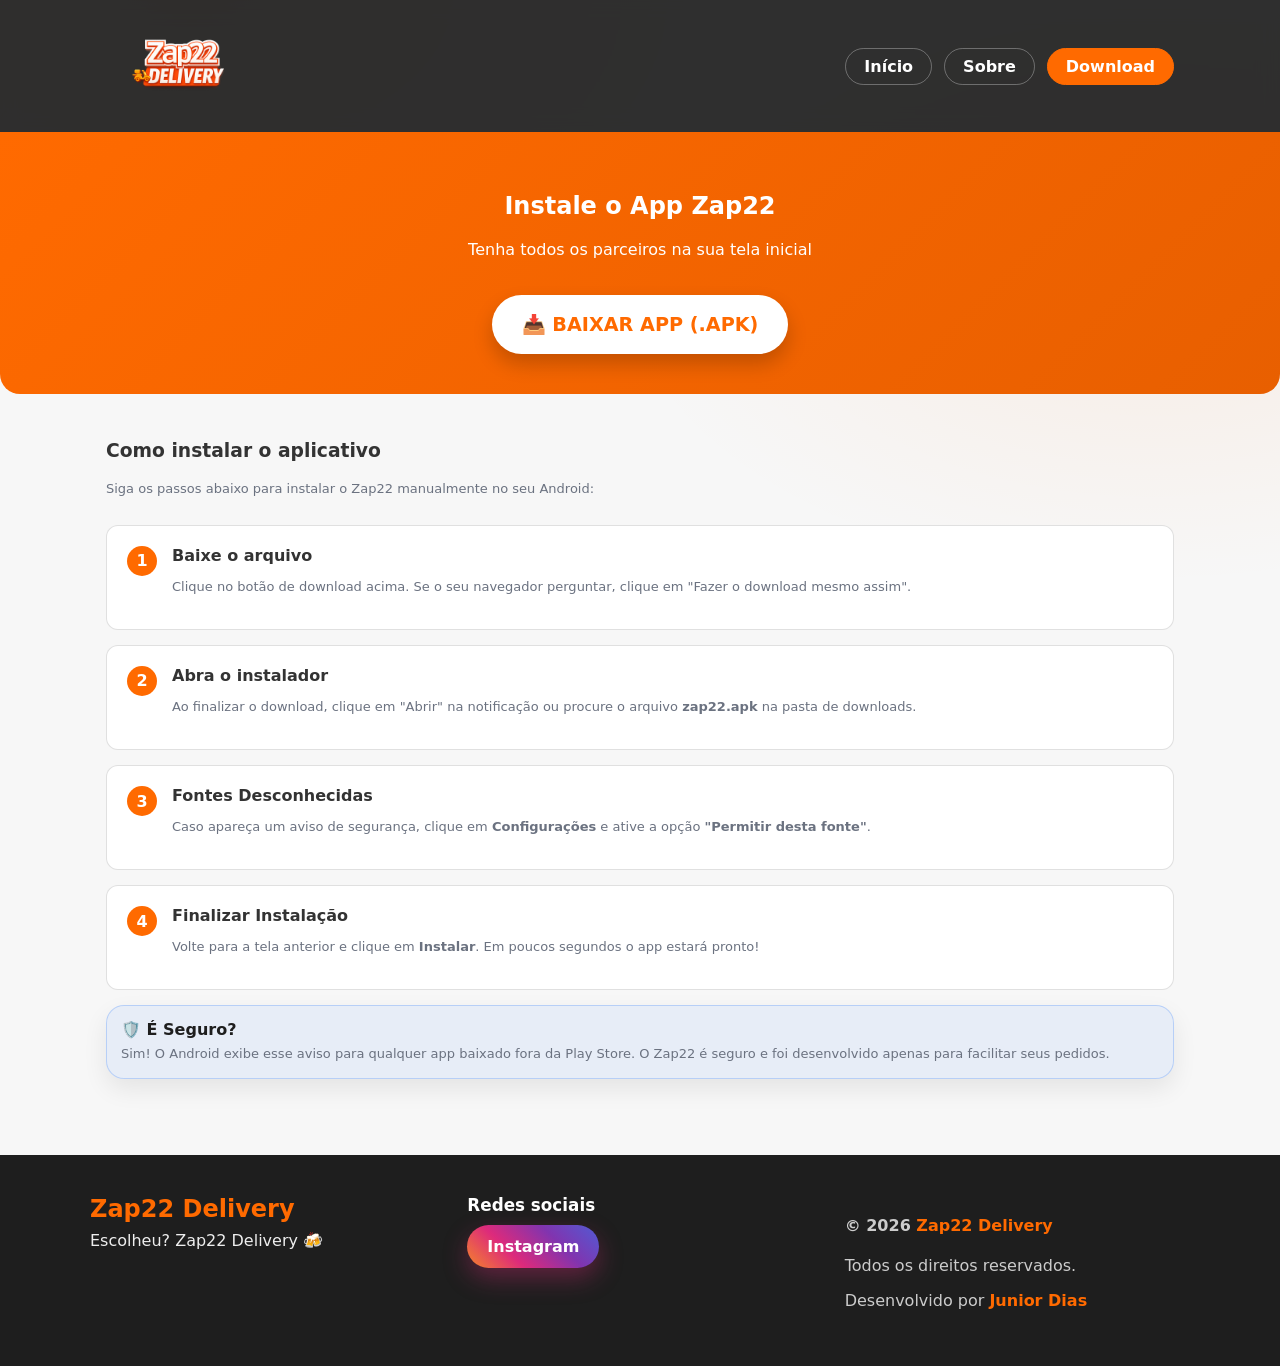
==== download.html @ 5e0a828b "Add files via upload" ====
<!doctype html>
<html lang="pt-br">
<head>
  <meta charset="utf-8" />
  <meta name="viewport" content="width=device-width,initial-scale=1" />
  <title>zap22delivery • Baixar App</title>
  <link rel="stylesheet" href="assets/style.css" />
  <meta name="description" content="Zap22 Delivery - O ponto de encontro das bebidas em Campos. Peça direto no WhatsApp dos melhores comércios locais.">
<meta name="author" content="Junior Dias">

<meta property="og:type" content="website">
<meta property="og:url" content="https://zap22.vercel.app/download.html">
<meta property="og:title" content="Zap22 Delivery • Escolheu? Pediu! 🍻">
<meta property="og:description" content="Encontre bares e distribuidoras em Campos dos Goytacazes e peça sem intermediários.">
<meta property="og:image" content="https://zap22.vercel.app/img/op.png">
<meta property="og:image:width" content="1024">
<meta property="og:image:height" content="630">
<meta property="og:image:type" content="image/png">

<meta property="twitter:card" content="summary_large_image">
<meta property="twitter:url" content="https://zap22.vercel.app/download.html">
<meta property="twitter:title" content="Zap22 Delivery • Escolheu? Pediu! 🍻">
<meta property="twitter:description" content="Bebidas geladas e comércios locais em um só lugar. Direto pelo Zap!">
<meta property="twitter:image" content="https://zap22.vercel.app/img/op.png">

<link rel="icon" type="image/png" href="img/logo.png">
  <style>
    .download-hero {
      text-align: center;
      padding: 40px 20px;
      background: var(--primary);
      background: linear-gradient(135deg, var(--primary) 0%, var(--primary2) 100%);
      color: white;
      border-radius: 0 0 20px 20px;
    }
    .btn-apk {
      display: inline-block;
      background: white;
      color: var(--primary);
      padding: 18px 30px;
      border-radius: 50px;
      font-weight: 900;
      font-size: 1.2rem;
      text-decoration: none;
      margin-top: 20px;
      box-shadow: 0 10px 20px rgba(0,0,0,0.2);
    }
    .passo-a-passo {
      margin-top: 30px;
    }
    .passo-card {
      background: white;
      border: 1px solid var(--border);
      padding: 20px;
      border-radius: 12px;
      margin-bottom: 15px;
      display: flex;
      gap: 15px;
      align-items: flex-start;
    }
    .passo-numero {
      background: var(--primary);
      color: white;
      width: 30px;
      height: 30px;
      border-radius: 50%;
      display: flex;
      align-items: center;
      justify-content: center;
      font-weight: bold;
      flex-shrink: 0;
    }
  </style>
</head>
<body>
  <div class="topbar">
    <div class="container header">
      <a class="brand" href="index.html">
        <img class="brand-logo" src="/img/logo.png" alt="Zap22" />
      </a>
        <nav class="nav">
  <a href="index.html" class="nav-btn">Início</a>
  <a href="sobre.html" class="nav-btn">Sobre</a>
  <a href="download.html" class="nav-btn active">Download</a>
</nav>
    </div>
  </div>

  <section class="download-hero">
    <h1>Instale o App Zap22</h1>
    <p>Tenha todos os parceiros na sua tela inicial</p>
    <a href="downloads/zap22.apk" class="btn-apk" download>
      📥 BAIXAR APP (.APK)
    </a>
  </section>

  <main class="container">
    <section class="passo-a-passo">
      <h3>Como instalar o aplicativo</h3>
      <p class="small">Siga os passos abaixo para instalar o Zap22 manualmente no seu Android:</p>

      <div class="spacer"></div>

      <div class="passo-card">
        <div class="passo-numero">1</div>
        <div>
          <strong>Baixe o arquivo</strong>
          <p class="small">Clique no botão de download acima. Se o seu navegador perguntar, clique em "Fazer o download mesmo assim".</p>
        </div>
      </div>

      <div class="passo-card">
        <div class="passo-numero">2</div>
        <div>
          <strong>Abra o instalador</strong>
          <p class="small">Ao finalizar o download, clique em "Abrir" na notificação ou procure o arquivo <b>zap22.apk</b> na pasta de downloads.</p>
        </div>
      </div>

      <div class="passo-card">
        <div class="passo-numero">3</div>
        <div>
          <strong>Fontes Desconhecidas</strong>
          <p class="small">Caso apareça um aviso de segurança, clique em <b>Configurações</b> e ative a opção <b>"Permitir desta fonte"</b>.</p>
        </div>
      </div>

      <div class="passo-card">
        <div class="passo-numero">4</div>
        <div>
          <strong>Finalizar Instalação</strong>
          <p class="small">Volte para a tela anterior e clique em <b>Instalar</b>. Em poucos segundos o app estará pronto!</p>
        </div>
      </div>

      <div class="callout info">
        <div class="title">🛡️ É Seguro?</div>
        <div class="small">
          Sim! O Android exibe esse aviso para qualquer app baixado fora da Play Store. O Zap22 é seguro e foi desenvolvido apenas para facilitar seus pedidos.
        </div>
      </div>
    </section>
  </main>

  <footer id="footer">
    <div class="footer-container">
      <div class="footer-brand">
        <h3>Zap22 Delivery</h3>
        <span class="footer-slogan">Escolheu? Zap22 Delivery 🍻</span>
      </div>

      <div class="footer-links">
        <h4>Redes sociais</h4>
        <a href="https://www.instagram.com/zap22delivery/" target="_blank" rel="noopener noreferrer">Instagram</a>
      </div>

      <div class="footer-copy">
        <h4>© <span id="ano-footer"></span> <a href="mailto:zap22delivery@gmail.com">Zap22 Delivery</a></h4>
        <p>Todos os direitos reservados.</p>
        <p class="footer-dev">Desenvolvido por <a href="mailto:jrdias32@gmail.com">Junior Dias</a></p>
      </div>
    </div>
  </footer>

  <script src="assets/app.js"></script>
</body>
</html>
---- assets/style.css ----
:root {
  --primary: #FF6A00;
  --primary2: #e85f00;

  --dark: #1E1E1E;
  --light: #F7F7F7;

  /* compat com MVP */
  --bg: var(--light);
  --card: #ffffff;
  --muted: #6b7280;
  --text: #333333;

  --brand: var(--primary);
  --brand2: var(--primary2);

  --danger: #ef4444;
  --border: rgba(0, 0, 0, .12);
  --shadow: 0 10px 25px rgba(0, 0, 0, .08);
}

* {
  box-sizing: border-box
}

body {
  margin: 0;
  font-family: system-ui, -apple-system, Segoe UI, Roboto, Arial;
  background:
    radial-gradient(900px 520px at 15% 0%, rgba(255, 106, 0, .12), transparent 60%),
    radial-gradient(900px 520px at 90% 20%, rgba(255, 106, 0, .08), transparent 60%),
    var(--bg);
  color: var(--text);
}

a {
  color: inherit;
  text-decoration: none
}

/* =========================
   CONTAINER PADRÃO
========================= */
.container{
  width:100%;
  max-width:1100px;
  margin:0 auto;
  padding:16px;
}
.row {
  display: flex;
  gap: 14px;
  flex-wrap: wrap
}

.spacer {
  height: 14px
}

/* ===== HEADER / TOPBAR ===== */
.topbar{
  position:sticky;
  top:0;
  z-index:100;
  background: rgba(30,30,30,.92);
  backdrop-filter: blur(10px);
}

.header{
  display:flex;
  align-items:center;
  justify-content:space-between;
  gap:12px;
  flex-wrap:wrap;
}
.brand-logo{
  height:100px;
}

.brand {
  display: flex;
  align-items: center;
  gap: 10px;
  font-weight: 900;
  letter-spacing: .2px;
  color: #fff;
}

.brand-badge {
  width: 36px;
  height: 36px;
  border-radius: 12px;
  background: linear-gradient(135deg, var(--brand), #ffb37a);
  display: grid;
  place-items: center;
  font-weight: 900;
  color: #1b0b00;
}

.nav {
  display: flex;
  gap: 12px;
}

.nav-btn {
  padding: 8px 18px;
  border-radius: 20px;
  text-decoration: none;
  font-weight: 600;
  color: #fff;
  background: transparent;
  border: 1px solid rgba(255, 255, 255, 0.3);
  transition: all 0.2s ease;
}

.nav-btn:hover {
  background: rgba(255, 255, 255, 0.15);
}

.btn-share {
  display: inline-flex;
  align-items: center;
  gap: 8px;
  padding: 10px 16px;

  border-radius: 14px;
  border: 1px solid rgba(34, 197, 94, 0.4);

  background: linear-gradient(135deg, rgba(34, 197, 94, 0.15), rgba(59, 130, 246, 0.15));
  color: var(--text);

  font-weight: 700;
  font-size: 14px;

  cursor: pointer;
  transition: all 0.25s ease;

  backdrop-filter: blur(8px);
}

/* hover */
.btn-share:hover {
  transform: translateY(-2px);
  box-shadow: 0 10px 25px rgba(34, 197, 94, 0.25);
  border-color: rgba(34, 197, 94, 0.8);
}

/* clique */
.btn-share:active {
  transform: scale(0.96);
}

/* ícone */
.btn-share span {
  font-size: 16px;
}

/* versão destaque (opcional ainda mais forte) */
.btn-share.strong {
  background: linear-gradient(135deg, var(--brand), #60a5fa);
  color: #02130a;
  border: none;
}

/* BOTÃO ATIVO */
.nav-btn.active {
  background: var(--primary);
  border-color: var(--primary);
  color: #fff;
}

/* ===== HERO ===== */
.hero {
  position: relative;
  overflow: hidden;
  border-radius: 18px;
  padding: 70px 22px;
  border: 1px solid rgba(0, 0, 0, .10);
  box-shadow: var(--shadow);

  /* imagem */
  background-image: url("../img/hero.png");
  background-size: cover;
  background-position: center 50%;
  background-repeat: no-repeat;
}

.hero p {
  font-size: 1.2rem;
  margin-bottom: 10px;
}

.hero span {
  display: inline-block;
  margin-top: 16px;
  padding: 8px 16px;
  font-size: 1rem;
  font-weight: 700;
  background: var(--primary);
  border-radius: 10px;
  color: #fff;
}

/* overlay escuro para leitura */
.hero-overlay {
  position: absolute;
  inset: 0;
  background: linear-gradient(rgba(0, 0, 0, .62),
      rgba(0, 0, 0, .55));
}

/* conteúdo por cima do overlay */
.hero-content {
  position: relative;
  z-index: 1;
  max-width: 820px;
  margin: 0 auto;
  text-align: center;
  color: #fff;
}

.hero-content h1 {
  margin: 0 0 10px 0;
  font-size: 34px;
  line-height: 1.1;
  color: #fff;
}

.hero-content p {
  margin: 0;
  color: rgba(255, 255, 255, .88);
  font-size: 1.05rem;
  line-height: 1.5;
}

/* destaque do nome */
.brand-accent {
  color: var(--brand);
}

/* busca/cta: simples e alinhado */
.hero-search {
  margin-top: 18px;
  display: grid;
  grid-template-columns: 1fr auto;
  gap: 10px;
  align-items: center;
}

/* input no hero: fundo branco */
.hero-input {
  background: rgba(255, 255, 255, .95);
  border: 1px solid rgba(255, 255, 255, .45);
  color: var(--dark);
}

.hero-input::placeholder {
  color: rgba(30, 30, 30, .55);
}

.hero-btn {
  padding: 12px 16px;
  border-radius: 14px;
  white-space: nowrap;
}

/* “chips” embaixo */
.hero-note {
  margin-top: 14px;
  display: flex;
  justify-content: center;
  gap: 10px;
  flex-wrap: wrap;
}

/* pills no hero: versão escura */
.hero-note .pill {
  background: rgba(0, 0, 0, .22);
  border: 1px solid rgba(255, 255, 255, .18);
  color: rgba(255, 255, 255, .92);
}

/* Responsivo */
@media (max-width: 900px) {
  .hero.hero-bg {
    padding: 56px 18px;
  }

  .hero-content h1 {
    font-size: 28px;
  }

  .hero-search {
    grid-template-columns: 1fr;
  }

  .hero-btn {
    width: 100%;
  }
}

.section-title {
  text-align: center;
  font-size: 1.8rem;
  font-weight: 900;
  margin: 0;

  /* efeito gradiente leve */
  background: linear-gradient(135deg, var(--primary), #ffb37a);
  -webkit-background-clip: text;
  -webkit-text-fill-color: transparent;

  /* espaço */
  margin-bottom: 10px;
}

/* linha decorativa embaixo (estilo iFood) */
.section-title::after {
  content: "";
  display: block;
  width: 60px;
  height: 4px;
  margin: 10px auto 0;
  border-radius: 999px;

  background: linear-gradient(135deg, var(--primary), #ffb37a);
}

/* ===== INPUTS ===== */
.input,
select,
textarea {
  width: 100%;
  border: 1px solid var(--border);
  background: #fff;
  color: var(--text);
  border-radius: 12px;
  padding: 10px 12px;
  outline: none;
  box-shadow: none;
}

.input:focus,
select:focus,
textarea:focus {
  border-color: rgba(255, 106, 0, .45);
  box-shadow: 0 0 0 4px rgba(255, 106, 0, .12);
}

textarea {
  min-height: 90px;
  resize: vertical
}

/* ===== BOTÕES ===== */
.btn {
  border: 0;
  cursor: pointer;
  border-radius: 12px;
  padding: 10px 12px;
  font-weight: 800;
  color: #1b0b00;
  background: var(--brand);
}

.btn:hover {
  background: var(--brand2)
}

.btn.secondary {
  background: transparent;
  color: var(--text);
  border: 1px solid var(--border);
}

.btn.secondary:hover {
  border-color: rgba(255, 106, 0, .45);
  background: rgba(255, 106, 0, .06);
}

.btn.danger {
  background: transparent;
  color: var(--danger);
  border: 1px solid rgba(239, 68, 68, .35);
}

.btn.danger:hover {
  background: rgba(239, 68, 68, .06);
}

.btn:disabled {
  opacity: .55;
  cursor: not-allowed;
}

/* Variações */
.btn.primary {
  background: linear-gradient(135deg, var(--brand), #ffb37a);
  color: #1b0b00;
  box-shadow: 0 10px 22px rgba(255, 106, 0, .22);
}

.btn.primary:hover {
  filter: brightness(1.02);
}

.btn.outline {
  background: transparent;
  color: var(--dark);
  border: 1px solid rgba(255, 106, 0, .55);
}

.btn.outline:hover {
  background: rgba(255, 106, 0, .08);
}

.btn.glow:hover {
  box-shadow: 0 0 22px rgba(255, 106, 0, .28);
}

.btn.block {
  width: 100%
}

.btn.small {
  padding: 8px 10px;
  border-radius: 10px;
  font-size: 13px;
}

/* ===== GRID / CARDS ===== */
.grid{
  display:grid;
  grid-template-columns:repeat(auto-fit, minmax(220px, 1fr));
  gap:14px;
  width:100%;
}

@media (max-width: 600px){
  .grid{
    grid-template-columns:1fr;
  }
}

.card {
  position: relative;
  border: 1px solid rgba(0, 0, 0, .06);
  background: var(--card);
  border-radius: 18px;
  padding: 14px;

  box-shadow: 0 6px 18px rgba(0, 0, 0, .06);

  transition: all .25s ease;
  cursor: pointer;
}

.card:hover {
  transform: translateY(-4px) scale(1.01);
  box-shadow: 0 14px 32px rgba(0, 0, 0, .12);
  border-color: rgba(255, 106, 0, .25);
}

.card::after {
  content: "";
  position: absolute;
  inset: 0;
  border-radius: 18px;
  pointer-events: none;
  transition: .25s ease;
}

.card:hover::after {
  box-shadow: inset 0 0 0 1px rgba(255, 106, 0, .25);
}

.card:active {
  transform: scale(0.98);
}

.card h3 {
  margin: 0 0 6px 0;
  color: var(--dark);
  font-size: 1.05rem;
}

.small {
  font-size: 13px;
  color: var(--muted);
  line-height: 1.4;
}

.badge {
  display: inline-flex;
  align-items: center;
  gap: 6px;
  padding: 6px 10px;

  border-radius: 999px;
  border: 1px solid rgba(0, 0, 0, .08);

  color: var(--muted);
  font-size: 12px;

  background: rgba(0, 0, 0, .03);
}

.row{
  display:grid;
  grid-template-columns:1fr 1fr;
  gap:12px;
}

@media (max-width: 600px){
  .row{
    grid-template-columns:1fr;
  }
}


/* ===== LAYOUT LOJA ===== */

/* =========================
   MAPA
========================= */
.map{
  width:100%;
  height:260px;
  border-radius:16px;
  overflow:hidden;
  border:1px solid var(--border);
}

.map iframe{
  width:100%;
  height:100%;
  border:0;
  display:block;
}
/* ===== LAYOUT SPLIT (LOJA) ===== */
.split {
  display: grid;
  grid-template-columns: 1fr;
  gap: 20px;
  max-width: 1000px;
  margin: 0 auto;
    align-items:start;
}


/* responsivo */
@media (max-width: 900px){
  .split{
    grid-template-columns:1fr;
  }
}

@media (max-width: 900px){
  .map{
    grid-template-columns:1fr;
  }
}
/* ===== CARRINHO ===== */
.cart {
  position: sticky;
  top: 78px;
  border: 1px solid rgba(0, 0, 0, .10);
  background: #fff;
  border-radius: 18px;
  padding: 14px;
  box-shadow: var(--shadow);
}

.cart h3 {
  margin: 0 0 10px 0;
  color: var(--dark)
}

.cart-items {
  display: flex;
  flex-direction: column;
  gap: 10px;
  max-height: 260px;
  overflow: auto;
  padding-right: 6px;
}

.cart-item {
  border: 1px solid rgba(0, 0, 0, .10);
  border-radius: 14px;
  padding: 10px;
  display: flex;
  justify-content: space-between;
  gap: 8px;
  background: rgba(0, 0, 0, .02);
}

.cart-item .name {
  font-weight: 800;
  color: var(--dark)
}

.cart-item .muted {
  color: var(--muted);
  font-size: 12px
}

.cart-item .actions {
  display: flex;
  gap: 6px;
  align-items: center;
}

.qty {
  width: 34px;
  height: 34px;
  border-radius: 10px;
  border: 1px solid rgba(0, 0, 0, .12);
  background: #fff;
  color: var(--dark);
  cursor: pointer;
  font-weight: 900;
}

.qty:hover {
  border-color: rgba(255, 106, 0, .45);
  background: rgba(255, 106, 0, .08);
}

.totals {
  margin-top: 10px;
  border-top: 1px solid rgba(0, 0, 0, .10);
  padding-top: 10px;
  font-size: 14px;
  color: var(--muted);
}

.totals .line {
  display: flex;
  justify-content: space-between;
  margin: 6px 0;
}

.totals .total {
  color: var(--dark);
  font-weight: 900;
  font-size: 16px;
}

/* ===== DESTAQUES (CAIXAS) ===== */
.callout {
  border-radius: 18px;
  padding: 14px 14px;
  border: 1px solid rgba(0, 0, 0, .10);
  background: #fff;
  box-shadow: var(--shadow);
}

.callout .title {
  font-weight: 900;
  margin-bottom: 6px;
  display: flex;
  align-items: center;
  gap: 8px;
  color: var(--dark);
}

.callout.success {
  border-color: rgba(34, 197, 94, .35);
  background: rgba(34, 197, 94, .08);
}

.callout.info {
  border-color: rgba(59, 130, 246, .28);
  background: rgba(59, 130, 246, .08);
}

.callout.warn {
  border-color: rgba(255, 106, 0, .35);
  background: rgba(255, 106, 0, .08);
}

.callout.danger {
  border-color: rgba(239, 68, 68, .28);
  background: rgba(239, 68, 68, .08);
}

.pill {
  display: inline-flex;
  align-items: center;
  gap: 6px;
  padding: 6px 10px;
  border-radius: 999px;
  border: 1px solid rgba(0, 0, 0, .12);
  font-size: 12px;
  color: var(--muted);
  background: rgba(255, 255, 255, .6);
}

.pill.success {
  border-color: rgba(34, 197, 94, .35);
  color: #166534;
}

.pill.warn {
  border-color: rgba(255, 106, 0, .35);
  color: #7c2d12;
}

.pill.info {
  border-color: rgba(59, 130, 246, .28);
  color: #1e40af;
}

.pill.danger {
  border-color: rgba(239, 68, 68, .28);
  color: #7f1d1d;
}

/* ===== PÁGINA SOBRE ===== */
.avisos-container {
  max-width: 1100px;
  margin: 34px auto 0;
  padding: 0 18px;
  display: grid;
  grid-template-columns: repeat(auto-fit, minmax(260px, 1fr));
  gap: 14px;
}

.aviso-card {
  background: #fff;
  padding: 18px;
  border-radius: 18px;
  box-shadow: var(--shadow);
  border: 1px solid rgba(0, 0, 0, .10);
}

.aviso-card h4 {
  margin: 0 0 8px 0;
  color: var(--primary);
  font-size: 1.05rem;
}

.aviso-card p {
  margin: 0;
  font-size: .98rem;
  line-height: 1.55;
  color: #555;
}

.sobre-container {
  max-width: 900px;
  margin: 24px auto 60px;
  padding: 0 18px;
  display: grid;
  gap: 14px;
}

.sobre-bloco {
  background: #fff;
  padding: 22px;
  border-radius: 18px;
  box-shadow: var(--shadow);
  border: 1px solid rgba(0, 0, 0, .10);
}

.sobre-bloco h3 {
  margin: 0 0 10px 0;
  color: var(--primary);
}

.sobre-bloco p {
  margin: 0;
  font-size: 1.05rem;
  line-height: 1.65;
  color: #444;
}

.sobre-bloco.destaque {
  background: linear-gradient(135deg, rgba(255, 106, 0, .16), rgba(255, 179, 122, .25));
  border-color: rgba(255, 106, 0, .28);
}

.sobre-bloco.destaque h3 {
  color: #7c2d12;
}



/* ===== FOOTER ===== */
#footer {
  background: var(--dark);
  color: #ccc;
  padding: 40px 24px;
  margin-top: 60px;
}

.footer-container {
  max-width: 1100px;
  margin: auto;
  display: grid;
  grid-template-columns: repeat(auto-fit, minmax(220px, 1fr));
  gap: 32px;
  align-items: start;
}

.footer-brand h3 {
  margin: 0 0 8px;
  color: var(--primary);
  font-size: 1.5rem;
}

.footer-slogan {
  font-size: 1rem;
  color: #eee;
}

.footer-links h4 {
  margin: 0 0 10px 0;
  color: #fff;
  font-size: 1.05rem;
}

.footer-links a {
  display: inline-flex;
  align-items: center;
  justify-content: center;
  padding: 12px 20px;
  background: linear-gradient(45deg, #f58529, #dd2a7b, #8134af, #515bd4);
  color: #ffffff;
  font-weight: 700;
  border-radius: 30px;
  text-decoration: none;
  transition: transform 0.25s ease, box-shadow 0.25s ease, filter .2s ease;
  box-shadow: 0 10px 25px rgba(221, 42, 123, 0.35);
}

.footer-links a:hover {
  transform: translateY(-2px);
  filter: brightness(1.02);
}

.footer-copy a {
  color: var(--primary);
  text-decoration: none;
}

.footer-copy a:hover {
  text-decoration: underline;
}

.footer-dev a {
  color: var(--primary);
  text-decoration: none;
  font-weight: 700;
}

.footer-dev a:hover {
  text-decoration: underline;
}

@media (max-width: 560px) {
  .brand-logo {
    height: 38px;
  }
}

/* ===== CARD HOME COM LOGO ===== */
.store-card {
  display: grid;
  gap: 12px;
}

.store-card-top {
  display: grid;
  grid-template-columns: 76px 1fr;
  gap: 12px;
  align-items: center;
}

.store-logo {
  width: 76px;
  height: 76px;
  border-radius: 16px;
  border: 1px solid rgba(0, 0, 0, .10);
  background: rgba(0, 0, 0, .03);
  display: grid;
  place-items: center;
  overflow: hidden;
}

.store-logo img {
  width: 100%;
  height: 100%;
  object-fit: contain;
  /* NÃO corta */
  padding: 10px;
  /* respiro */
}

.store-logo.fallback {
  font-weight: 900;
  color: rgba(0, 0, 0, .55);
  font-size: 20px;
}

.store-title {
  margin: 0 0 4px 0;
  color: var(--dark);
  font-size: 1.1rem;
  line-height: 1.2;
}

.store-meta {
  color: var(--muted);
  font-size: 0.95rem;
  line-height: 1.35;
}

.store-address {
  margin-top: 6px;
  color: #555;
  font-size: 0.95rem;
  line-height: 1.35;
  word-break: break-word;
  /* endereço longo não estoura */
}

.store-card-bottom {
  display: flex;
  justify-content: flex-end;
}

/* ===== Produto com imagem ===== */
.product-card {
  padding: 0;
  overflow: hidden;
}

.product-img {
  width: 100%;
  height: 160px;
  background: #f3f3f3;
  border-bottom: 1px solid rgba(0, 0, 0, .08);
}

.product-img img {
  width: 100%;
  height: 100%;
  object-fit: contain;
  display: block;
}

.product-body {
  padding: 14px;
}

/* ===== Accordion com animação ===== */
.accordion {
  padding: 0;
  overflow: hidden;
}

.accordion-btn {
  width: 100%;
  border: 0;
  background: transparent;
  color: var(--text);
  cursor: pointer;
  padding: 14px 16px;
  display: flex;
  align-items: center;
  justify-content: space-between;
  gap: 12px;
  font-weight: 800;
}

.accordion-title {
  font-size: 16px;
}

.accordion-icon {
  width: 32px;
  height: 32px;
  border-radius: 10px;
  display: grid;
  place-items: center;
  border: 1px solid var(--border);
  color: var(--muted);
  font-size: 18px;
  line-height: 1;
  transition: transform .2s ease;
}

.accordion-panel {
  border-top: 1px solid var(--border);
  padding: 0 16px;
}

/* wrapper animável */
.accordion-inner {
  max-height: 0;
  opacity: 0;
  overflow: hidden;
  transition: max-height .28s ease, opacity .22s ease;
  will-change: max-height, opacity;
  padding: 0;
}

/* conteúdo interno */
.accordion-content {
  padding: 12px 0 16px;
}

.accordion-list {
  margin: 0;
  padding-left: 18px;
  color: var(--muted);
  line-height: 1.6;
  font-size: 14px;
}

.accordion.is-open .accordion-icon {
  transform: rotate(45deg);
  color: var(--text);
}

/* ===== Carrinho fixo no topo + gaveta ===== */
.cartbar {
  position: sticky;
  top: 50px;
  /* ajuste conforme seu header/topbar */
  z-index: 20;
  margin: 12px 0;
}

.cartbar-toggle {
  width: 100%;
  border: 1px solid var(--border);
  background: rgba(245, 246, 248, 0.88);
  backdrop-filter: blur(10px);
  color: var(--text);
  border-radius: 16px;
  padding: 10px 12px;
  display: flex;
  align-items: center;
  justify-content: space-between;
  gap: 12px;
  cursor: pointer;
}

.cartbar-left {
  display: flex;
  flex-direction: column;
  gap: 4px;
  text-align: left;
}

.cartbar-title {
  font-weight: 900;
}

.cartbar-meta {
  color: var(--muted);
  font-size: 13px;
}

.cartbar-pill {
  display: inline-flex;
  align-items: center;
  justify-content: center;
  padding: 6px 10px;
  border-radius: 999px;
  border: 1px solid var(--border);
  color: var(--muted);
  font-size: 12px;
}

.cartdrawer {
  position: sticky;
  top: calc(72px + 62px);
  z-index: 19;
}

.cartdrawer-inner {
  border: 1px solid var(--border);
  background: rgba(246, 247, 248, 0.92);
  backdrop-filter: blur(10px);
  border-radius: 18px;
  padding: 14px;
  box-shadow: 0 18px 40px rgba(0, 0, 0, .35);
  animation: cartDrop .18s ease;
}

@keyframes cartDrop {
  from {
    transform: translateY(-6px);
    opacity: .0;
  }

  to {
    transform: translateY(0);
    opacity: 1;
  }
}

.cartdrawer-head {
  display: flex;
  align-items: center;
  justify-content: space-between;
  gap: 12px;
  margin-bottom: 10px;
}

.cartdrawer-title {
  font-weight: 900;
  font-size: 16px;
}

/* mobile */
@media (max-width: 600px) {
  .cartbar {
    top: 64px;
  }

  .cartdrawer {
    top: calc(64px + 62px);
  }

  .cartbar-left {
    flex-direction: row;
    align-items: center;
    justify-content: space-between;
    width: 100%;
  }
}

input, select, textarea{
  width:100%;
  max-width:100%;
}
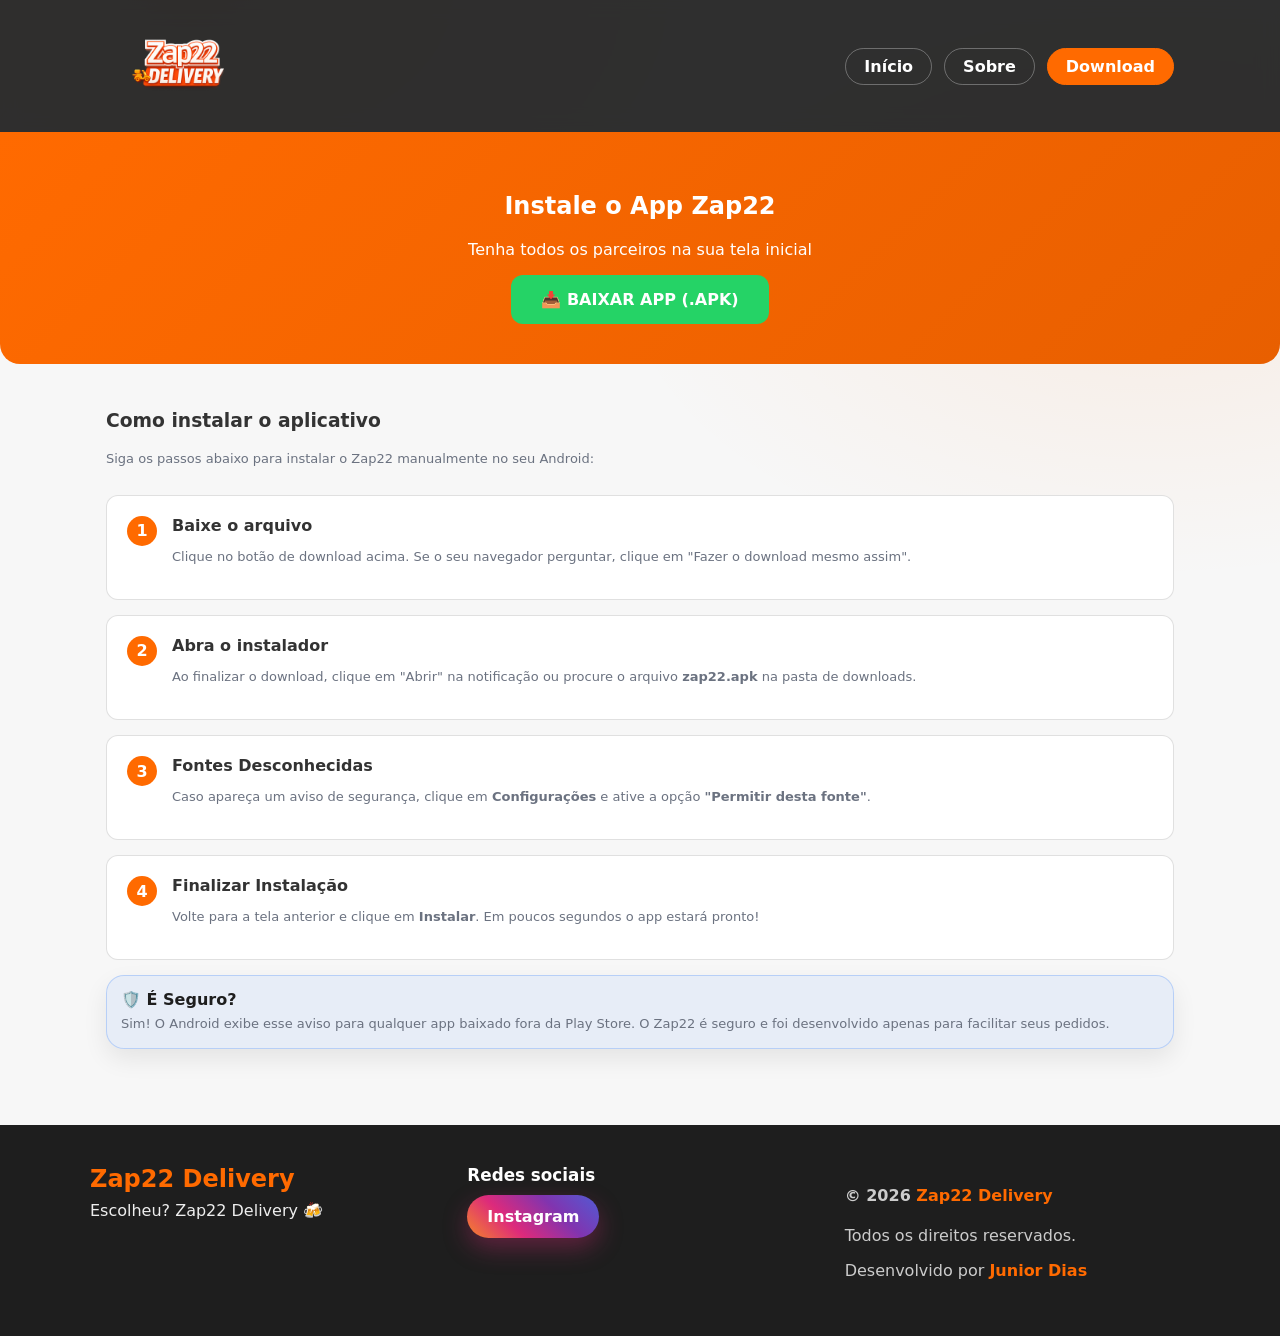
==== commit b0c90827: "Update download.html" ====
--- a/download.html
+++ b/download.html
@@ -2,75 +2,29 @@
 <html lang="pt-br">
 <head>
   <meta charset="utf-8" />
+  <meta name="google-site-verification" content="google9053e3eb995e0f43" />
   <meta name="viewport" content="width=device-width,initial-scale=1" />
-  <title>zap22delivery • Baixar App</title>
+  <title>Zap22 • Download</title>
+
+  <meta name="description" content="Zap22 Delivery - Conexão direta entre clientes e comércios locais em Campos. Peça suas bebidas pelo WhatsApp sem taxas abusivas.">
+  <meta name="author" content="Junior Dias">
+
+  <meta property="og:type" content="website">
+  <meta property="og:url" content="https://zap22.vercel.app/download.html">
+  <meta property="og:title" content="Zap22 Delivery • Escolheu? Pediu! 🍻">
+  <meta property="og:description" content="O ponto de encontro das bebidas em Campos dos Goytacazes. Peça direto no WhatsApp dos melhores comércios locais.">
+  <meta property="og:image" content="https://zap22.vercel.app/img/op.png">
+  <meta property="og:image:width" content="1024">
+  <meta property="og:image:height" content="630">
+
+  <meta property="twitter:card" content="summary_large_image">
+  <meta property="twitter:url" content="https://zap22.vercel.app/download.html">
+  <meta property="twitter:title" content="Zap22 Delivery • Escolheu? Pediu! 🍻">
+  <meta property="twitter:image" content="https://zap22.vercel.app/img/op.png">
+
+  <link rel="icon" type="image/png" href="img/logo.png">
   <link rel="stylesheet" href="assets/style.css" />
-  <meta name="description" content="Zap22 Delivery - O ponto de encontro das bebidas em Campos. Peça direto no WhatsApp dos melhores comércios locais.">
-<meta name="author" content="Junior Dias">
-
-<meta property="og:type" content="website">
-<meta property="og:url" content="https://zap22.vercel.app/download.html">
-<meta property="og:title" content="Zap22 Delivery • Escolheu? Pediu! 🍻">
-<meta property="og:description" content="Encontre bares e distribuidoras em Campos dos Goytacazes e peça sem intermediários.">
-<meta property="og:image" content="https://zap22.vercel.app/img/op.png">
-<meta property="og:image:width" content="1024">
-<meta property="og:image:height" content="630">
-<meta property="og:image:type" content="image/png">
-
-<meta property="twitter:card" content="summary_large_image">
-<meta property="twitter:url" content="https://zap22.vercel.app/download.html">
-<meta property="twitter:title" content="Zap22 Delivery • Escolheu? Pediu! 🍻">
-<meta property="twitter:description" content="Bebidas geladas e comércios locais em um só lugar. Direto pelo Zap!">
-<meta property="twitter:image" content="https://zap22.vercel.app/img/op.png">
-
-<link rel="icon" type="image/png" href="img/logo.png">
-  <style>
-    .download-hero {
-      text-align: center;
-      padding: 40px 20px;
-      background: var(--primary);
-      background: linear-gradient(135deg, var(--primary) 0%, var(--primary2) 100%);
-      color: white;
-      border-radius: 0 0 20px 20px;
-    }
-    .btn-apk {
-      display: inline-block;
-      background: white;
-      color: var(--primary);
-      padding: 18px 30px;
-      border-radius: 50px;
-      font-weight: 900;
-      font-size: 1.2rem;
-      text-decoration: none;
-      margin-top: 20px;
-      box-shadow: 0 10px 20px rgba(0,0,0,0.2);
-    }
-    .passo-a-passo {
-      margin-top: 30px;
-    }
-    .passo-card {
-      background: white;
-      border: 1px solid var(--border);
-      padding: 20px;
-      border-radius: 12px;
-      margin-bottom: 15px;
-      display: flex;
-      gap: 15px;
-      align-items: flex-start;
-    }
-    .passo-numero {
-      background: var(--primary);
-      color: white;
-      width: 30px;
-      height: 30px;
-      border-radius: 50%;
-      display: flex;
-      align-items: center;
-      justify-content: center;
-      font-weight: bold;
-      flex-shrink: 0;
-    }
-  </style>
+   <link rel="stylesheet" href="assets/download.css" />
 </head>
 <body>
   <div class="topbar">
@@ -87,12 +41,16 @@
   </div>
 
   <section class="download-hero">
-    <h1>Instale o App Zap22</h1>
-    <p>Tenha todos os parceiros na sua tela inicial</p>
-    <a href="downloads/zap22.apk" class="btn-apk" download>
-      📥 BAIXAR APP (.APK)
-    </a>
-  </section>
+  <h1>Instale o App Zap22</h1>
+  <p>Tenha todos os parceiros na sua tela inicial</p>
+
+  <a 
+    href="https://drive.google.com/uc?export=download&id=1uKfgf1ZnSmCKRMtxpZr-ol7mqtO5bJ7Z" 
+    class="btn-apk"
+  >
+    📥 BAIXAR APP (.APK)
+  </a>
+</section>
 
   <main class="container">
     <section class="passo-a-passo">
@@ -164,4 +122,4 @@
 
   <script src="assets/app.js"></script>
 </body>
-</html>+</html>
--- a/assets/download.css
+++ b/assets/download.css
@@ -0,0 +1,48 @@
+    .download-hero {
+      text-align: center;
+      padding: 40px 20px;
+      background: var(--primary);
+      background: linear-gradient(135deg, var(--primary) 0%, var(--primary2) 100%);
+      color: white;
+      border-radius: 0 0 20px 20px;
+    }
+    .btn-apk{
+  display:inline-block;
+  padding:15px 30px;
+  background:#25D366;
+  color:#fff;
+  font-weight:bold;
+  border-radius:12px;
+  text-decoration:none;
+  transition:.3s;
+}
+
+.btn-apk:hover{
+  transform:scale(1.05);
+  background:#1ebe5d;
+}
+    .passo-a-passo {
+      margin-top: 30px;
+    }
+    .passo-card {
+      background: white;
+      border: 1px solid var(--border);
+      padding: 20px;
+      border-radius: 12px;
+      margin-bottom: 15px;
+      display: flex;
+      gap: 15px;
+      align-items: flex-start;
+    }
+    .passo-numero {
+      background: var(--primary);
+      color: white;
+      width: 30px;
+      height: 30px;
+      border-radius: 50%;
+      display: flex;
+      align-items: center;
+      justify-content: center;
+      font-weight: bold;
+      flex-shrink: 0;
+    }
